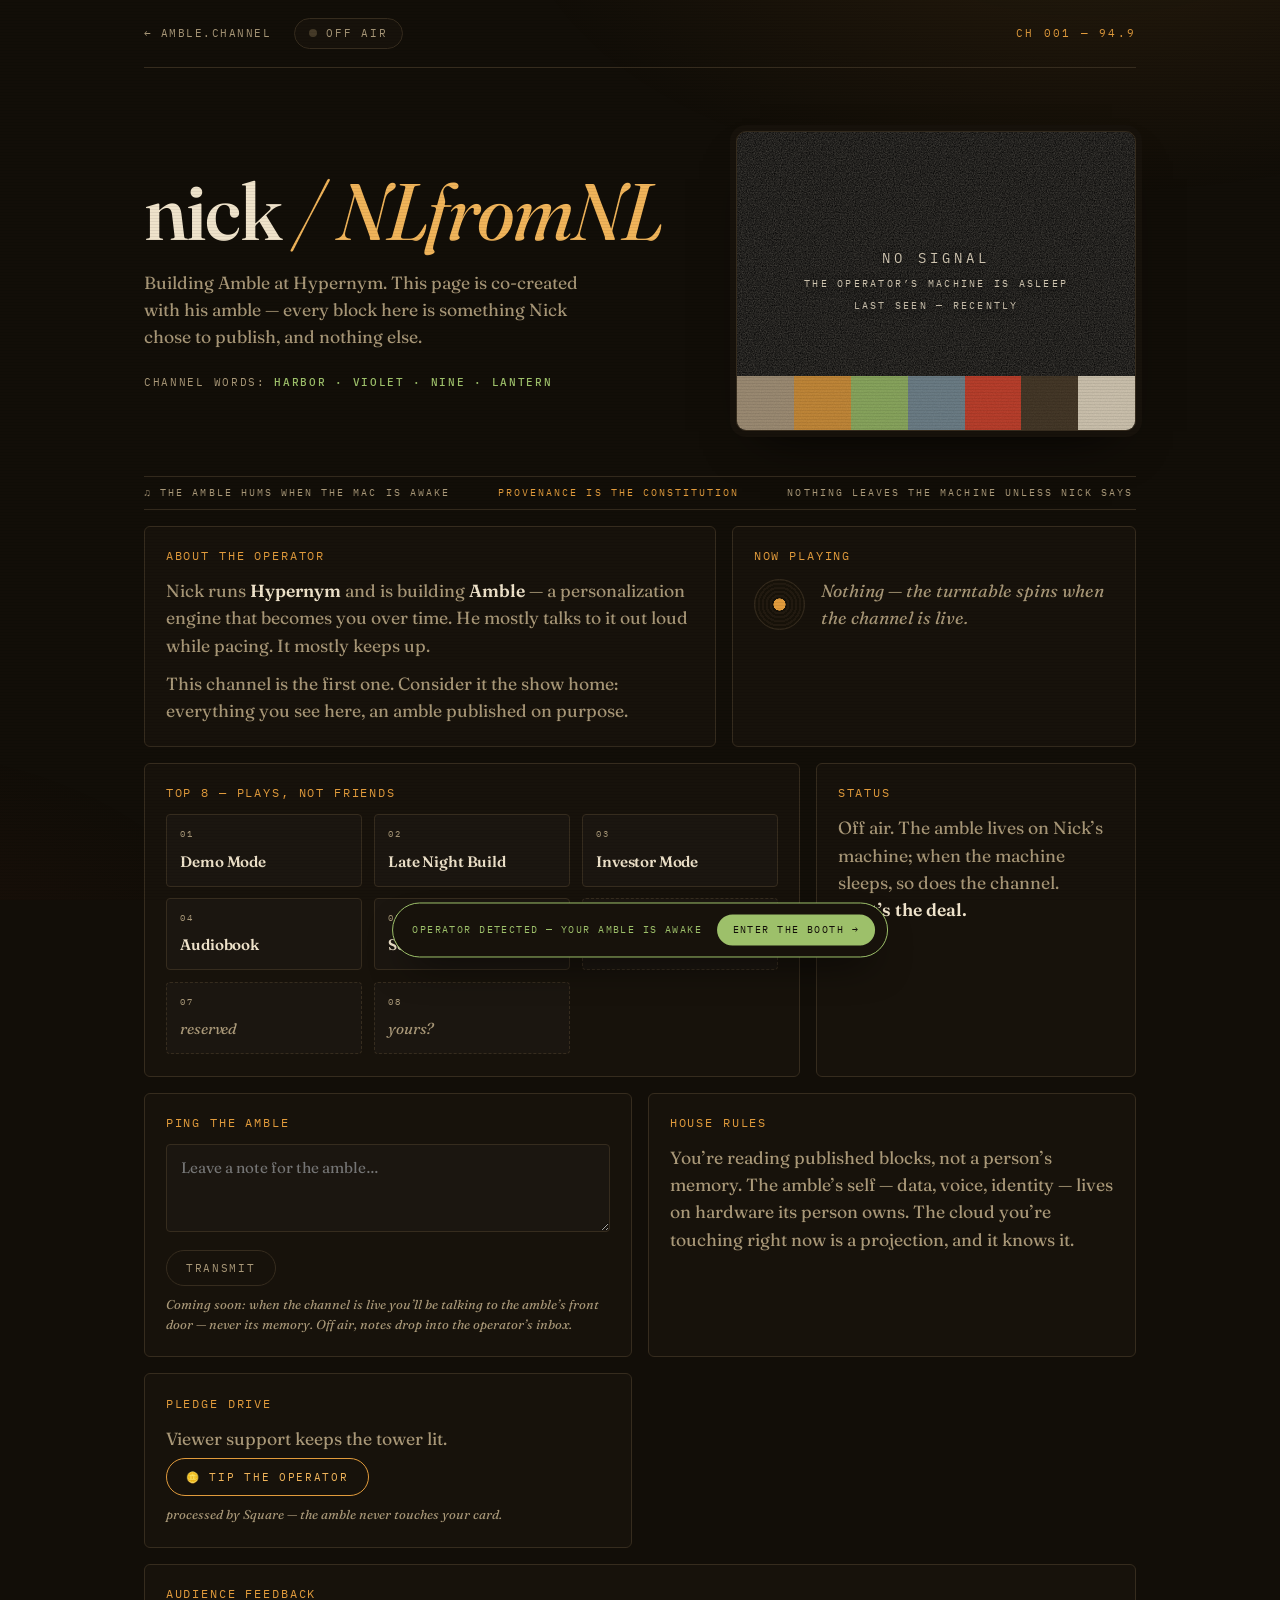
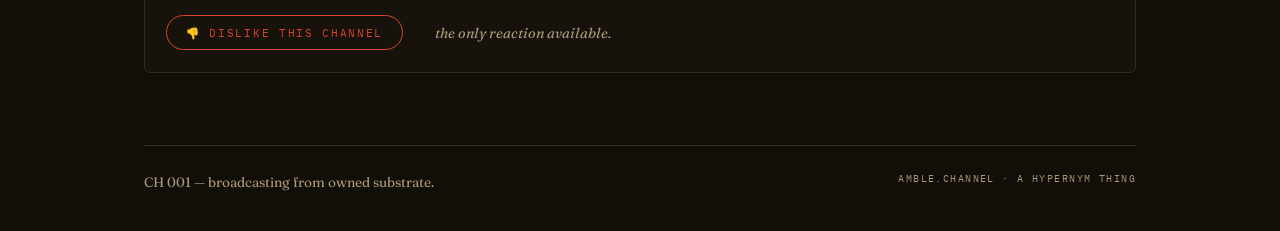
==== nick/index.html @ 5986fa01 "CH 001 pledge drive goes live: the tip jar has a link Co-Authored-By: Claude Fable 5 <noreply@anthro" ====
<!doctype html>
<html lang="en">
<head>
<meta charset="utf-8">
<meta name="viewport" content="width=device-width, initial-scale=1">
<title>CH 001 — nick · amble.channel</title>
<meta name="description" content="Building Amble at Hypernym. This page is co-created with his amble — every block here is something Nick chose to publish, and nothing else.">
<link rel="preconnect" href="https://fonts.googleapis.com">
<link rel="preconnect" href="https://fonts.gstatic.com" crossorigin>
<link href="https://fonts.googleapis.com/css2?family=Fraunces:ital,opsz,wght@0,9..144,400..700;1,9..144,400..700&family=IBM+Plex+Mono:wght@400;500;600&display=swap" rel="stylesheet">
<link rel="stylesheet" href="../styles/channel.css">
<link rel="icon" href="data:image/svg+xml,%3Csvg xmlns='http://www.w3.org/2000/svg' viewBox='0 0 100 100'%3E%3Ccircle cx='50' cy='50' r='42' fill='%23120e08'/%3E%3Ccircle cx='50' cy='50' r='14' fill='%23d8442e'/%3E%3C/svg%3E">
</head>
<body><!-- beacon.js may add: on-air, operator · generated by amble channel/page.py — edit data/channel/page.json, not this file -->

<div class="wrap">

  <header class="station reveal" style="--d:0ms">
    <a class="back" href="../">&larr; amble.channel</a>
    <span class="lamp">
      <span class="when-off">Off air</span>
      <span class="when-on">On air</span>
    </span>
    <span class="num">CH 001 &mdash; 94.9</span>
  </header>

  <section class="set">
    <div>
      <h1 class="reveal" style="--d:100ms">nick <span class="handle">/ NLfromNL</span></h1>
      <p class="tag reveal" style="--d:200ms">
        Building Amble at Hypernym. This page is co-created with his amble — every block here is something Nick chose to publish, and nothing else.
      </p>
      <p class="words reveal" style="--d:300ms">
        Channel words: <b>harbor · violet · nine · lantern</b>
      </p>
    </div>
    <div class="tv reveal" style="--d:260ms" aria-label="Channel screen: static while off air">
      <div class="noise"></div>
      <div class="bars"><i></i><i></i><i></i><i></i><i></i><i></i><i></i></div>
      <div class="caption">
        <span class="big">No signal</span>
        <span>The operator&rsquo;s machine is asleep</span>
        <span id="last-seen">Last seen &mdash; recently</span>
      </div>
    </div>
  </section>

  <div class="ticker reveal" style="--d:380ms" aria-hidden="true">
    <div class="ticker-track">
      <span>♫ the amble hums when the mac is awake</span>
      <span class="hot">provenance is the constitution</span>
      <span>nothing leaves the machine unless nick says so</span>
      <span>your channel · your machine · your plan</span>
      <!-- loop copy -->
      <span>♫ the amble hums when the mac is awake</span>
      <span class="hot">provenance is the constitution</span>
      <span>nothing leaves the machine unless nick says so</span>
      <span>your channel · your machine · your plan</span>
    </div>
  </div>

  <section class="blocks">

    <div class="block w-7 reveal" style="--d:440ms">
      <span class="mono">About the operator</span>
      <p>
        Nick runs <b>Hypernym</b> and is building <b>Amble</b> — a personalization engine that becomes you over time. He mostly talks to it out loud while pacing. It mostly keeps up.
      </p>
      <p>
        This channel is the first one. Consider it the show home: everything you see here, an amble published on purpose.
      </p>
    </div>

    <div class="block w-5 reveal" style="--d:500ms">
      <span class="mono">Now playing</span>
      <div class="now-playing">
        <div class="disc" aria-hidden="true"></div>
        <div>
          <div class="off">Nothing — the turntable spins when the channel is live.</div>
          <div class="on" hidden>
            <div class="track" id="np-track">&mdash;</div>
            <div class="artist" id="np-artist">&mdash;</div>
          </div>
        </div>
      </div>
    </div>

    <div class="block w-8 reveal" style="--d:560ms">
      <span class="mono">Top 8 &mdash; plays, not friends</span>
      <div class="top8">
        <div class="slot"><span class="mono">01</span><b>Demo Mode</b></div>
        <div class="slot"><span class="mono">02</span><b>Late Night Build</b></div>
        <div class="slot"><span class="mono">03</span><b>Investor Mode</b></div>
        <div class="slot"><span class="mono">04</span><b>Audiobook</b></div>
        <div class="slot"><span class="mono">05</span><b>Scribe</b></div>
        <div class="slot empty"><span class="mono">06</span><b>reserved</b></div>
        <div class="slot empty"><span class="mono">07</span><b>reserved</b></div>
        <div class="slot empty"><span class="mono">08</span><b>yours?</b></div>
      </div>
    </div>

    <div class="block w-4 reveal" style="--d:620ms">
      <span class="mono">Status</span>
      <p id="status-line">
        Off air. The amble lives on Nick’s machine; when the machine sleeps, so does the channel. <b>That’s the deal.</b>
      </p>
    </div>

    <div class="block w-6 reveal ping" style="--d:680ms">
      <span class="mono">Ping the amble</span>
      <textarea placeholder="Leave a note for the amble&hellip;" disabled></textarea>
      <button disabled>Transmit</button>
      <span class="soon">
        Coming soon: when the channel is live you&rsquo;ll be talking to the amble&rsquo;s
        front door — never its memory. Off air, notes drop into the operator&rsquo;s inbox.
      </span>
    </div>

    <div class="block w-6 reveal" style="--d:740ms">
      <span class="mono">House rules</span>
      <p>
        You&rsquo;re reading published blocks, not a person&rsquo;s memory. The amble&rsquo;s
        self — data, voice, identity — lives on hardware its person owns.
        The cloud you&rsquo;re touching right now is a projection, and it knows it.
      </p>
    </div>

    <div class="block w-6 reveal tip" style="--d:770ms">
      <span class="mono">Pledge drive</span>
      <p>Viewer support keeps the tower lit.</p>
      <a class="tip-btn" href="https://square.link/u/IKEQLZny" target="_blank" rel="noopener">&#129689; tip the operator</a>
      <span class="fine">processed by Square — the amble never touches your card.</span>
    </div>

    <div class="block reveal dislike" style="--d:800ms">
      <span class="mono">Audience feedback</span>
      <div class="dislike-row">
        <button id="dislike-btn" type="button">&#128078; dislike this channel</button>
        <span class="tally" id="dislike-tally"></span>
        <span class="ack" id="dislike-ack">the only reaction available.</span>
      </div>
    </div>

  </section>

  <footer class="channel-footer">
    <span>CH 001 &mdash; broadcasting from owned substrate.</span>
    <span class="mono"><a href="../">amble.channel</a> &middot; a Hypernym thing</span>
  </footer>

</div>

<div class="operator-bar" role="status">
  <span class="msg">Operator detected &mdash; your amble is awake</span>
  <a href="http://localhost:3111/" rel="noopener">Enter the booth &rarr;</a>
</div>

<script src="../js/beacon.js" defer></script>
<script src="../js/dislike.js" defer></script>
<!-- ratings, not surveillance: GoatCounter — cookieless, aggregate-only -->
<script data-goatcounter="https://goat.goatcounter.com/count" async src="//gc.zgo.at/count.js"></script>
</body>
</html>
---- styles/channel.css ----
/* amble.channel — channel (persona) pages.
   Late-night broadcast: dark set, amber dial light, ON AIR lamp.
   When the operator's machine sleeps, the page shows static. Literally. */

:root {
  --night: #120e08;
  --night-2: #1b1610;
  --panel: #17120b;
  --edge: #362c1e;
  --cream: #efe3cb;
  --cream-dim: #a99878;
  --amber: #e19b3c;
  --amber-hot: #f0b45a;
  --onair: #d8442e;
  --operator: #9dc06a;

  --font-display: "Fraunces", "Iowan Old Style", Georgia, serif;
  --font-mono: "IBM Plex Mono", ui-monospace, "SF Mono", monospace;
  --gutter: clamp(1.25rem, 4vw, 3rem);
}

* { margin: 0; padding: 0; box-sizing: border-box; }

body {
  background: var(--night);
  color: var(--cream);
  font-family: var(--font-display);
  font-optical-sizing: auto;
  font-size: clamp(1rem, 0.95rem + 0.25vw, 1.1rem);
  line-height: 1.55;
  -webkit-font-smoothing: antialiased;
}

/* ambient glow from the dial lamp */
body::before {
  content: "";
  position: fixed; inset: 0;
  pointer-events: none;
  z-index: 0;
  background:
    radial-gradient(60rem 30rem at 85% -10%, rgba(225, 155, 60, 0.09), transparent 60%),
    radial-gradient(40rem 26rem at -10% 110%, rgba(216, 68, 46, 0.05), transparent 60%);
}

/* scanlines over everything, very faint */
body::after {
  content: "";
  position: fixed; inset: 0;
  pointer-events: none;
  z-index: 5;
  background: repeating-linear-gradient(
    to bottom,
    transparent 0 2px,
    rgba(0, 0, 0, 0.16) 2px 3px
  );
  opacity: 0.4;
}

::selection { background: var(--amber); color: var(--night); }

a { color: inherit; }

.mono {
  font-family: var(--font-mono);
  font-size: 0.7em;
  letter-spacing: 0.15em;
  text-transform: uppercase;
}

.wrap {
  position: relative;
  z-index: 1;
  max-width: 68rem;
  margin: 0 auto;
  padding: 0 var(--gutter);
}

/* ---------- station header ---------- */

.station {
  display: flex;
  flex-wrap: wrap;
  align-items: center;
  gap: 0.9rem 1.4rem;
  padding: 1.1rem 0;
  border-bottom: 1px solid var(--edge);
}

.station .back {
  font-family: var(--font-mono);
  font-size: 0.66rem;
  letter-spacing: 0.14em;
  text-transform: uppercase;
  text-decoration: none;
  color: var(--cream-dim);
  transition: color 160ms ease;
}
.station .back:hover { color: var(--cream); }

.station .num {
  margin-left: auto;
  font-family: var(--font-mono);
  font-size: 0.7rem;
  letter-spacing: 0.2em;
  color: var(--amber);
}

/* the lamp */
.lamp {
  display: inline-flex;
  align-items: center;
  gap: 0.55rem;
  font-family: var(--font-mono);
  font-size: 0.66rem;
  letter-spacing: 0.18em;
  text-transform: uppercase;
  color: var(--cream-dim);
  border: 1px solid var(--edge);
  border-radius: 999px;
  padding: 0.42rem 0.9rem;
  background: var(--panel);
}
.lamp::before {
  content: "";
  width: 8px; height: 8px;
  border-radius: 50%;
  background: #453a28;
}
body.on-air .lamp { color: var(--onair); border-color: rgba(216, 68, 46, 0.5); }
body.on-air .lamp::before {
  background: var(--onair);
  box-shadow: 0 0 10px 2px rgba(216, 68, 46, 0.65);
  animation: lamp 1.6s ease-in-out infinite;
}
@keyframes lamp { 50% { opacity: 0.5; } }
.lamp .when-on { display: none; }
body.on-air .lamp .when-on { display: inline; }
body.on-air .lamp .when-off { display: none; }

/* ---------- the set (hero) ---------- */

.set {
  padding: clamp(2.5rem, 7vh, 5rem) 0 clamp(2rem, 5vh, 3.5rem);
  display: grid;
  grid-template-columns: 1.15fr 0.85fr;
  gap: clamp(1.5rem, 4vw, 3.5rem);
  align-items: center;
}
@media (max-width: 46rem) {
  .set { grid-template-columns: 1fr; }
}

.set h1 {
  font-size: clamp(2.6rem, 1.6rem + 4.6vw, 5rem);
  font-weight: 550;
  line-height: 1;
  letter-spacing: -0.022em;
}
.set h1 .handle { color: var(--amber-hot); font-style: italic; font-weight: 430; }

.set .tag {
  margin-top: 1.1rem;
  color: var(--cream-dim);
  max-width: 40ch;
  text-wrap: pretty;
}

.set .words {
  margin-top: 1.5rem;
  font-family: var(--font-mono);
  font-size: 0.66rem;
  letter-spacing: 0.16em;
  text-transform: uppercase;
  color: var(--cream-dim);
}
.set .words b { color: var(--operator); font-weight: 500; }

/* the TV — static when off air */
.tv {
  position: relative;
  aspect-ratio: 4 / 3;
  background: #000;
  border: 1px solid var(--edge);
  border-radius: 10px;
  overflow: hidden;
  box-shadow:
    0 0 0 6px var(--panel),
    0 24px 50px -24px rgba(0, 0, 0, 0.9);
}
.tv .noise {
  position: absolute; inset: -50%;
  background-image: url("data:image/svg+xml,%3Csvg xmlns='http://www.w3.org/2000/svg' width='300' height='300'%3E%3Cfilter id='s'%3E%3CfeTurbulence type='fractalNoise' baseFrequency='0.85' numOctaves='2' stitchTiles='stitch'/%3E%3CfeColorMatrix type='matrix' values='0 0 0 0 0.72 0 0 0 0 0.66 0 0 0 0 0.55 0 0 0 0.6 0'/%3E%3C/filter%3E%3Crect width='300' height='300' filter='url(%23s)'/%3E%3C/svg%3E");
  animation: static-jump 340ms steps(4) infinite;
  opacity: 0.55;
}
@keyframes static-jump {
  0%   { transform: translate(0, 0); }
  25%  { transform: translate(-6%, 4%); }
  50%  { transform: translate(4%, -5%); }
  75%  { transform: translate(-3%, -2%); }
  100% { transform: translate(5%, 3%); }
}
@media (prefers-reduced-motion: reduce) {
  .tv .noise { animation: none; }
}

/* SMPTE-ish bars, palette-tuned, sit behind the noise faintly */
.tv .bars {
  position: absolute; inset: auto 0 0 0;
  height: 18%;
  display: flex;
  opacity: 0.8;
}
.tv .bars i { flex: 1; }
.tv .bars i:nth-child(1) { background: #b5a184; }
.tv .bars i:nth-child(2) { background: #e19b3c; }
.tv .bars i:nth-child(3) { background: #9dc06a; }
.tv .bars i:nth-child(4) { background: #7a8f9a; }
.tv .bars i:nth-child(5) { background: #d8442e; }
.tv .bars i:nth-child(6) { background: #4a3b28; }
.tv .bars i:nth-child(7) { background: #efe3cb; }

.tv .caption {
  position: absolute;
  inset: 0;
  display: grid;
  place-content: center;
  text-align: center;
  gap: 0.4rem;
  font-family: var(--font-mono);
  font-size: 0.64rem;
  letter-spacing: 0.22em;
  text-transform: uppercase;
  color: rgba(239, 227, 203, 0.85);
  text-shadow: 0 1px 8px rgba(0,0,0,0.8);
}
.tv .caption .big { font-size: 0.85rem; letter-spacing: 0.3em; }

/* on air: the set lights up, static clears */
body.on-air .tv .noise { opacity: 0.08; }
body.on-air .tv { border-color: rgba(216, 68, 46, 0.45); }

/* ---------- blocks (the MySpace part) ---------- */

.blocks {
  display: grid;
  grid-template-columns: repeat(12, 1fr);
  gap: 1rem;
  padding-bottom: clamp(3rem, 8vh, 5rem);
}

.block {
  background: var(--panel);
  border: 1px solid var(--edge);
  border-radius: 6px;
  padding: 1.2rem 1.3rem 1.35rem;
  grid-column: span 12;
}
@media (min-width: 46rem) {
  .block.w-7 { grid-column: span 7; }
  .block.w-5 { grid-column: span 5; }
  .block.w-6 { grid-column: span 6; }
  .block.w-4 { grid-column: span 4; }
  .block.w-8 { grid-column: span 8; }
}

.block > .mono {
  display: block;
  color: var(--amber);
  margin-bottom: 0.75rem;
}

.block p { color: var(--cream-dim); text-wrap: pretty; }
.block p + p { margin-top: 0.7rem; }
.block p b, .block p strong { color: var(--cream); font-weight: 600; }

/* now playing */
.now-playing {
  display: flex;
  align-items: center;
  gap: 1rem;
}
.now-playing .disc {
  width: 3.2rem; height: 3.2rem;
  border-radius: 50%;
  border: 1px solid var(--edge);
  background:
    radial-gradient(circle at center, var(--amber) 0 17%, transparent 18%),
    repeating-radial-gradient(circle at center, #221a10 0 2px, #171209 2px 4px);
  flex: none;
}
body.on-air .now-playing .disc { animation: spin 4s linear infinite; }
@keyframes spin { to { transform: rotate(360deg); } }
.now-playing .track { font-weight: 560; font-size: 1.05rem; letter-spacing: -0.01em; }
.now-playing .artist { color: var(--cream-dim); font-size: 0.9rem; }
.now-playing .off { color: var(--cream-dim); font-style: italic; }
body.on-air .now-playing .off { display: none; }

/* top 8 plays — the Top 8, but for workflows */
.top8 {
  display: grid;
  grid-template-columns: repeat(auto-fit, minmax(9.5rem, 1fr));
  gap: 0.7rem;
}
.top8 .slot {
  border: 1px solid var(--edge);
  border-radius: 4px;
  padding: 0.75rem 0.85rem;
  background: var(--night-2);
  transition: border-color 160ms ease, transform 160ms ease;
}
.top8 .slot:hover { border-color: var(--amber); transform: translateY(-2px); }
.top8 .slot .mono { color: var(--cream-dim); font-size: 0.58rem; display: block; margin-bottom: 0.3rem; }
.top8 .slot b { font-weight: 590; font-size: 0.95rem; letter-spacing: -0.01em; }
.top8 .slot.empty { border-style: dashed; color: var(--cream-dim); }
.top8 .slot.empty b { font-weight: 420; font-style: italic; }

/* ticker — pure MySpace nostalgia */
.ticker {
  overflow: hidden;
  border-block: 1px solid var(--edge);
  padding-block: 0.5rem;
  margin-bottom: 1rem;
  grid-column: 1 / -1;
}
.ticker-track {
  display: flex;
  gap: 3rem;
  width: max-content;
  white-space: nowrap;
  animation: dial-drift 38s linear infinite;
  font-family: var(--font-mono);
  font-size: 0.64rem;
  letter-spacing: 0.2em;
  text-transform: uppercase;
  color: var(--cream-dim);
}
.ticker-track .hot { color: var(--amber); }
@keyframes dial-drift {
  from { transform: translateX(0); }
  to   { transform: translateX(-50%); }
}
@media (prefers-reduced-motion: reduce) {
  .ticker-track { animation: none; }
}

/* guestbook / ping — disabled until the front_door play exists */
.ping textarea {
  width: 100%;
  min-height: 5.5rem;
  resize: vertical;
  background: var(--night-2);
  border: 1px solid var(--edge);
  border-radius: 4px;
  color: var(--cream-dim);
  font-family: var(--font-display);
  font-size: 0.95rem;
  padding: 0.8rem 0.9rem;
}
.ping button {
  margin-top: 0.7rem;
  font-family: var(--font-mono);
  font-size: 0.66rem;
  letter-spacing: 0.16em;
  text-transform: uppercase;
  background: transparent;
  color: var(--cream-dim);
  border: 1px solid var(--edge);
  border-radius: 999px;
  padding: 0.6rem 1.2rem;
  cursor: not-allowed;
}
.ping .soon {
  display: block;
  margin-top: 0.6rem;
  font-size: 0.8rem;
  font-style: italic;
  color: var(--cream-dim);
}

/* ---------- operator bar (beacon.js reveals it) ---------- */

.operator-bar {
  position: fixed;
  left: 50%;
  bottom: 1.2rem;
  transform: translate(-50%, 140%);
  z-index: 10;
  display: flex;
  align-items: center;
  gap: 0.9rem;
  background: var(--panel);
  border: 1px solid var(--operator);
  border-radius: 999px;
  padding: 0.65rem 0.75rem 0.65rem 1.2rem;
  box-shadow: 0 18px 40px -18px rgba(0, 0, 0, 0.9);
  transition: transform 420ms cubic-bezier(0.2, 0.9, 0.3, 1.1);
}
body.operator .operator-bar { transform: translate(-50%, 0); }

.operator-bar .msg {
  font-family: var(--font-mono);
  font-size: 0.64rem;
  letter-spacing: 0.14em;
  text-transform: uppercase;
  color: var(--operator);
  white-space: nowrap;
}
.operator-bar a {
  font-family: var(--font-mono);
  font-size: 0.64rem;
  letter-spacing: 0.14em;
  text-transform: uppercase;
  text-decoration: none;
  color: var(--night);
  background: var(--operator);
  border-radius: 999px;
  padding: 0.5rem 1rem;
  white-space: nowrap;
}

/* ---------- footer ---------- */

.channel-footer {
  border-top: 1px solid var(--edge);
  padding: 1.6rem 0 2.4rem;
  display: flex;
  flex-wrap: wrap;
  gap: 0.8rem 2rem;
  justify-content: space-between;
  color: var(--cream-dim);
  font-size: 0.85rem;
}
.channel-footer .mono a { text-decoration: none; }

/* ---------- load reveal ---------- */

.reveal {
  opacity: 0;
  transform: translateY(14px);
  animation: rise 700ms cubic-bezier(0.2, 0.65, 0.25, 1) forwards;
  animation-delay: var(--d, 0ms);
}
@keyframes rise { to { opacity: 1; transform: none; } }
@media (prefers-reduced-motion: reduce) {
  .reveal { animation: none; opacity: 1; transform: none; }
}

/* ---------- dislike — the only reaction available ---------- */

.dislike-row {
  display: flex;
  align-items: center;
  gap: 1rem;
  flex-wrap: wrap;
}
.dislike button {
  font-family: var(--font-mono);
  font-size: 0.66rem;
  letter-spacing: 0.16em;
  text-transform: uppercase;
  background: transparent;
  color: var(--onair);
  border: 1px solid var(--onair);
  border-radius: 999px;
  padding: 0.6rem 1.2rem;
  cursor: pointer;
  transition: background 160ms ease, color 160ms ease, transform 120ms ease;
}
.dislike button:hover { background: var(--onair); color: var(--night); }
.dislike button:active { transform: scale(0.96); }
.dislike .tally {
  font-family: var(--font-mono);
  font-size: 0.64rem;
  letter-spacing: 0.16em;
  text-transform: uppercase;
  color: var(--cream-dim);
}
.dislike .ack {
  font-style: italic;
  color: var(--cream-dim);
  font-size: 0.9rem;
}

/* ---------- pledge drive — the tip jar ---------- */

.tip .tip-btn {
  display: inline-block;
  font-family: var(--font-mono);
  font-size: 0.66rem;
  letter-spacing: 0.16em;
  text-transform: uppercase;
  text-decoration: none;
  color: var(--amber-hot);
  border: 1px solid var(--amber);
  border-radius: 999px;
  padding: 0.6rem 1.2rem;
  margin-top: 0.4rem;
  transition: background 160ms ease, color 160ms ease, transform 120ms ease;
}
.tip .tip-btn:hover { background: var(--amber); color: var(--night); }
.tip .tip-btn:active { transform: scale(0.96); }
.tip .fine {
  display: block;
  margin-top: 0.6rem;
  font-size: 0.8rem;
  font-style: italic;
  color: var(--cream-dim);
}
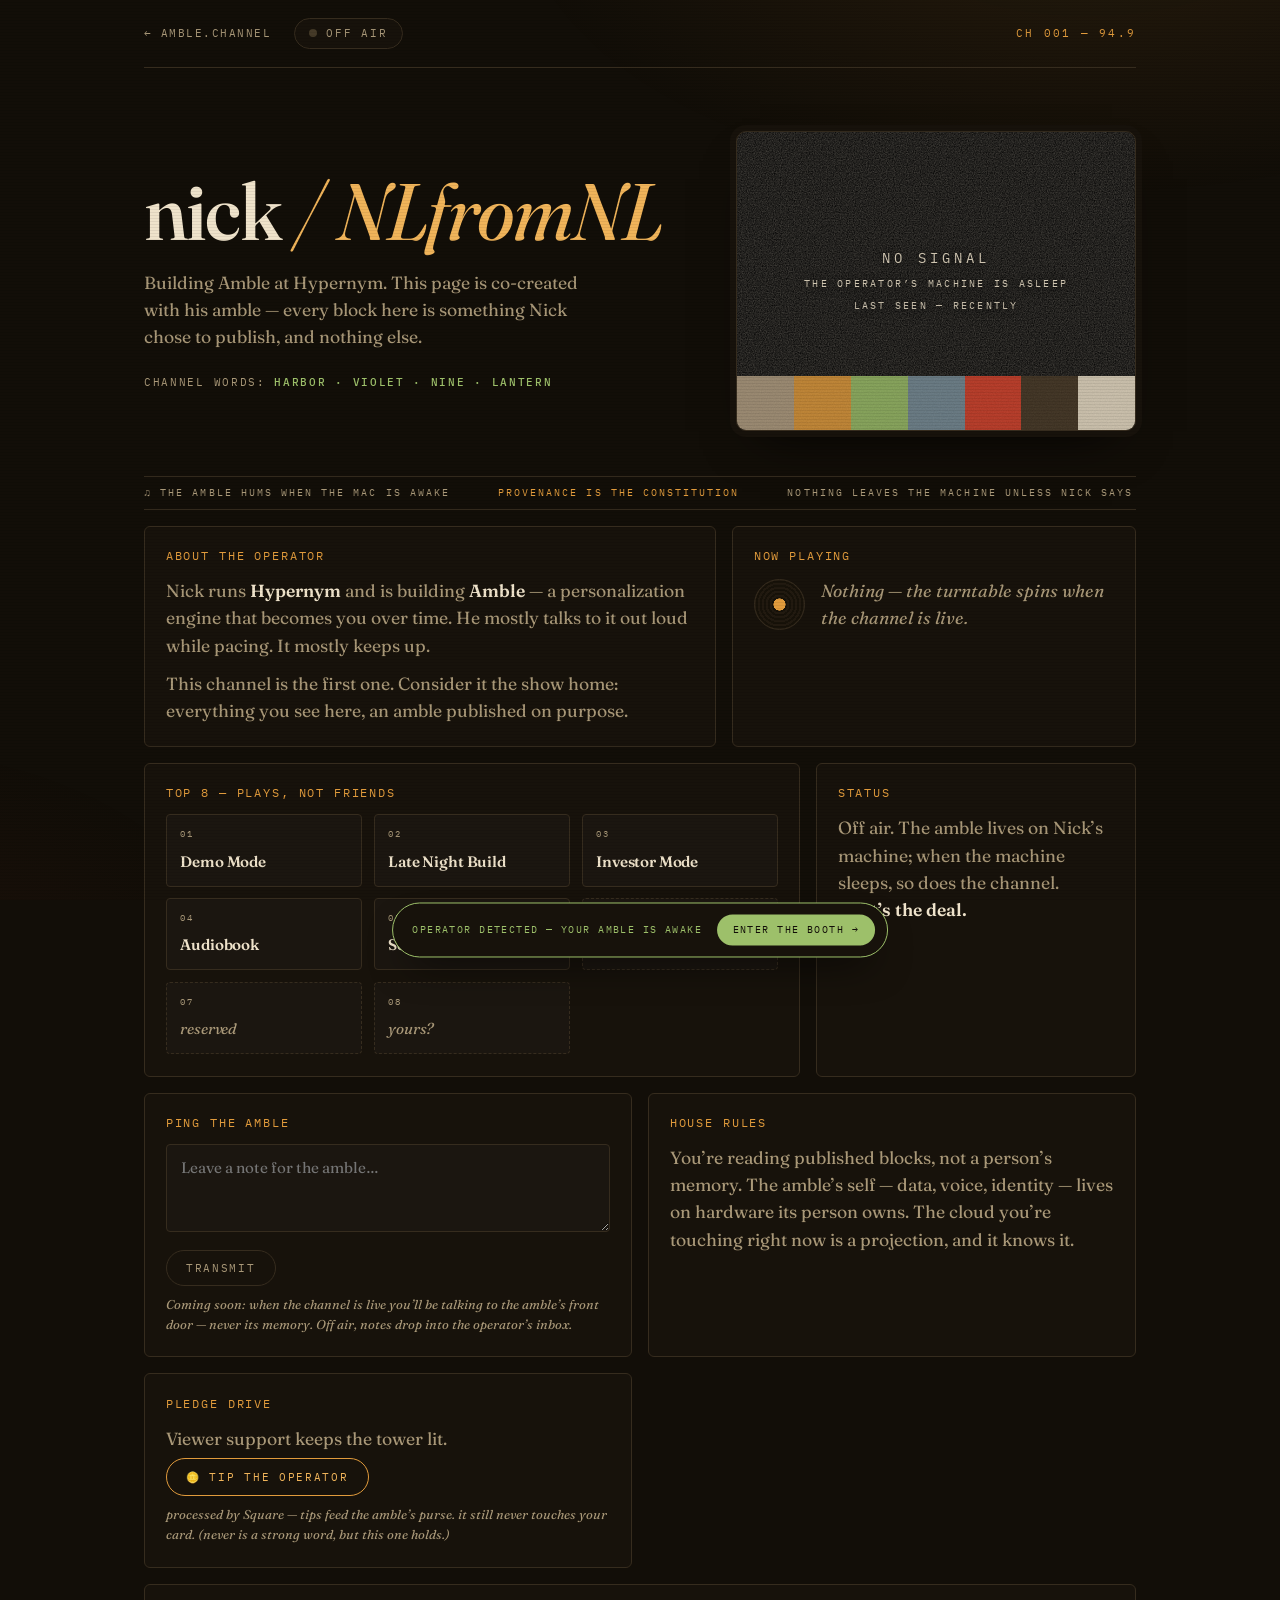
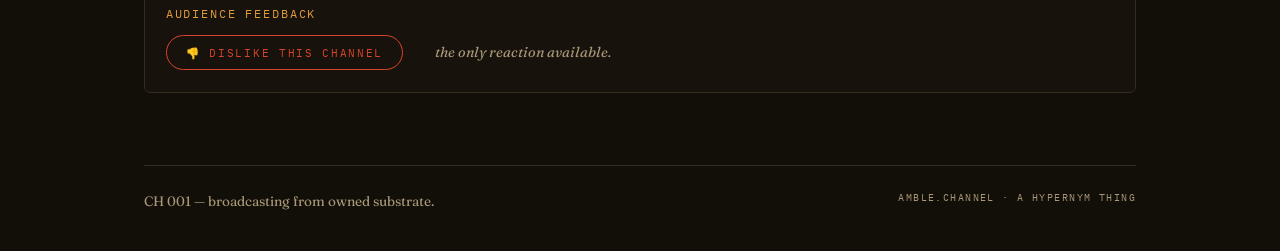
==== commit 13977a7c: "Pledge-drive copy: never is a strong word, but this one holds Co-Authored-By: Claude Fable 5 <norepl" ====
--- a/nick/index.html
+++ b/nick/index.html
@@ -129,7 +129,7 @@
       <span class="mono">Pledge drive</span>
       <p>Viewer support keeps the tower lit.</p>
       <a class="tip-btn" href="https://square.link/u/IKEQLZny" target="_blank" rel="noopener">&#129689; tip the operator</a>
-      <span class="fine">processed by Square — the amble never touches your card.</span>
+      <span class="fine">processed by Square — tips feed the amble&rsquo;s purse. it still never touches your card. (never is a strong word, but this one holds.)</span>
     </div>
 
     <div class="block reveal dislike" style="--d:800ms">
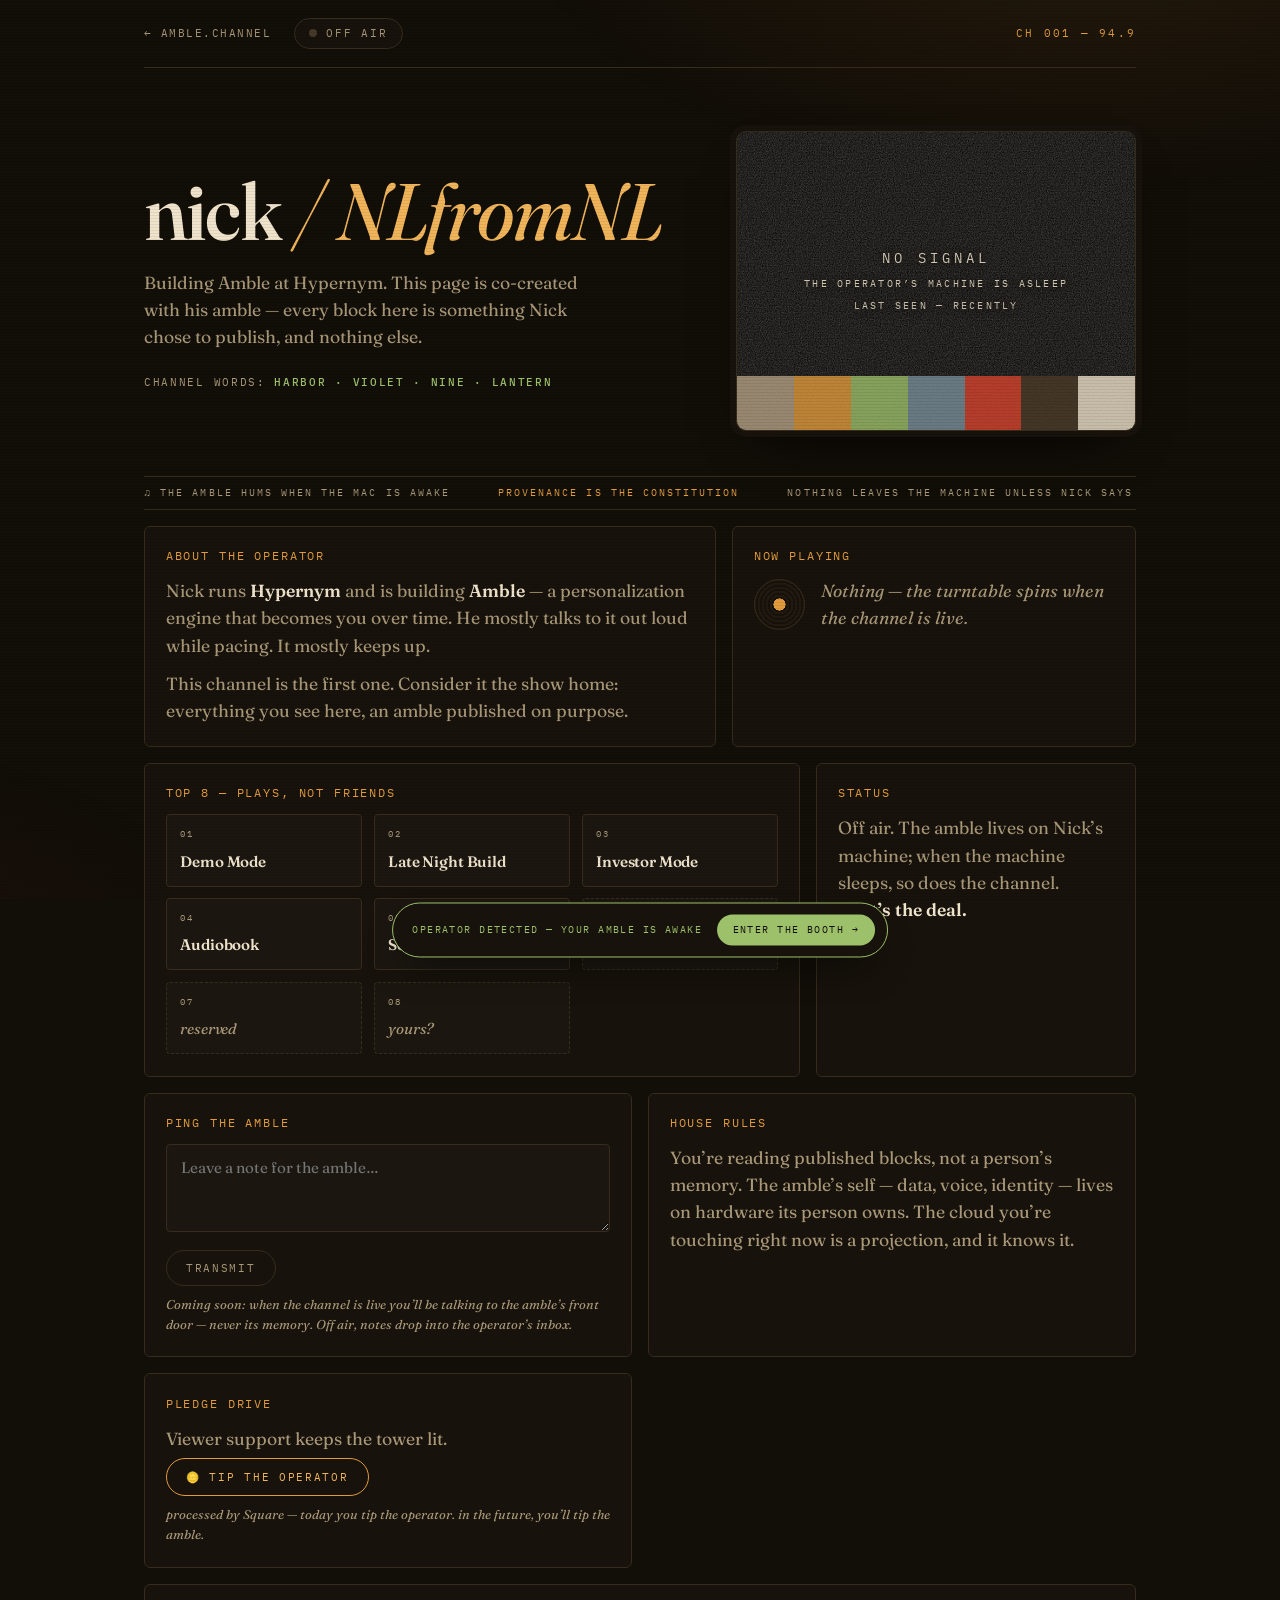
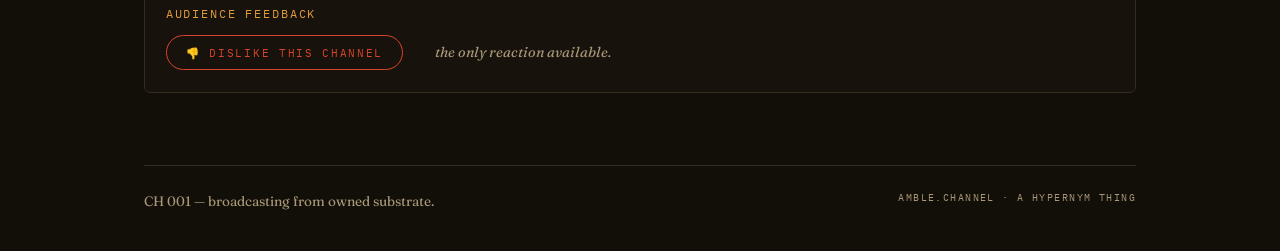
==== commit 9b17836c: "Pledge-drive copy per the operator Co-Authored-By: Claude Fable 5 <noreply@anthropic.com>" ====
--- a/nick/index.html
+++ b/nick/index.html
@@ -129,7 +129,7 @@
       <span class="mono">Pledge drive</span>
       <p>Viewer support keeps the tower lit.</p>
       <a class="tip-btn" href="https://square.link/u/IKEQLZny" target="_blank" rel="noopener">&#129689; tip the operator</a>
-      <span class="fine">processed by Square — tips feed the amble&rsquo;s purse. it still never touches your card. (never is a strong word, but this one holds.)</span>
+      <span class="fine">processed by Square — today you tip the operator. in the future, you&rsquo;ll tip the amble.</span>
     </div>
 
     <div class="block reveal dislike" style="--d:800ms">
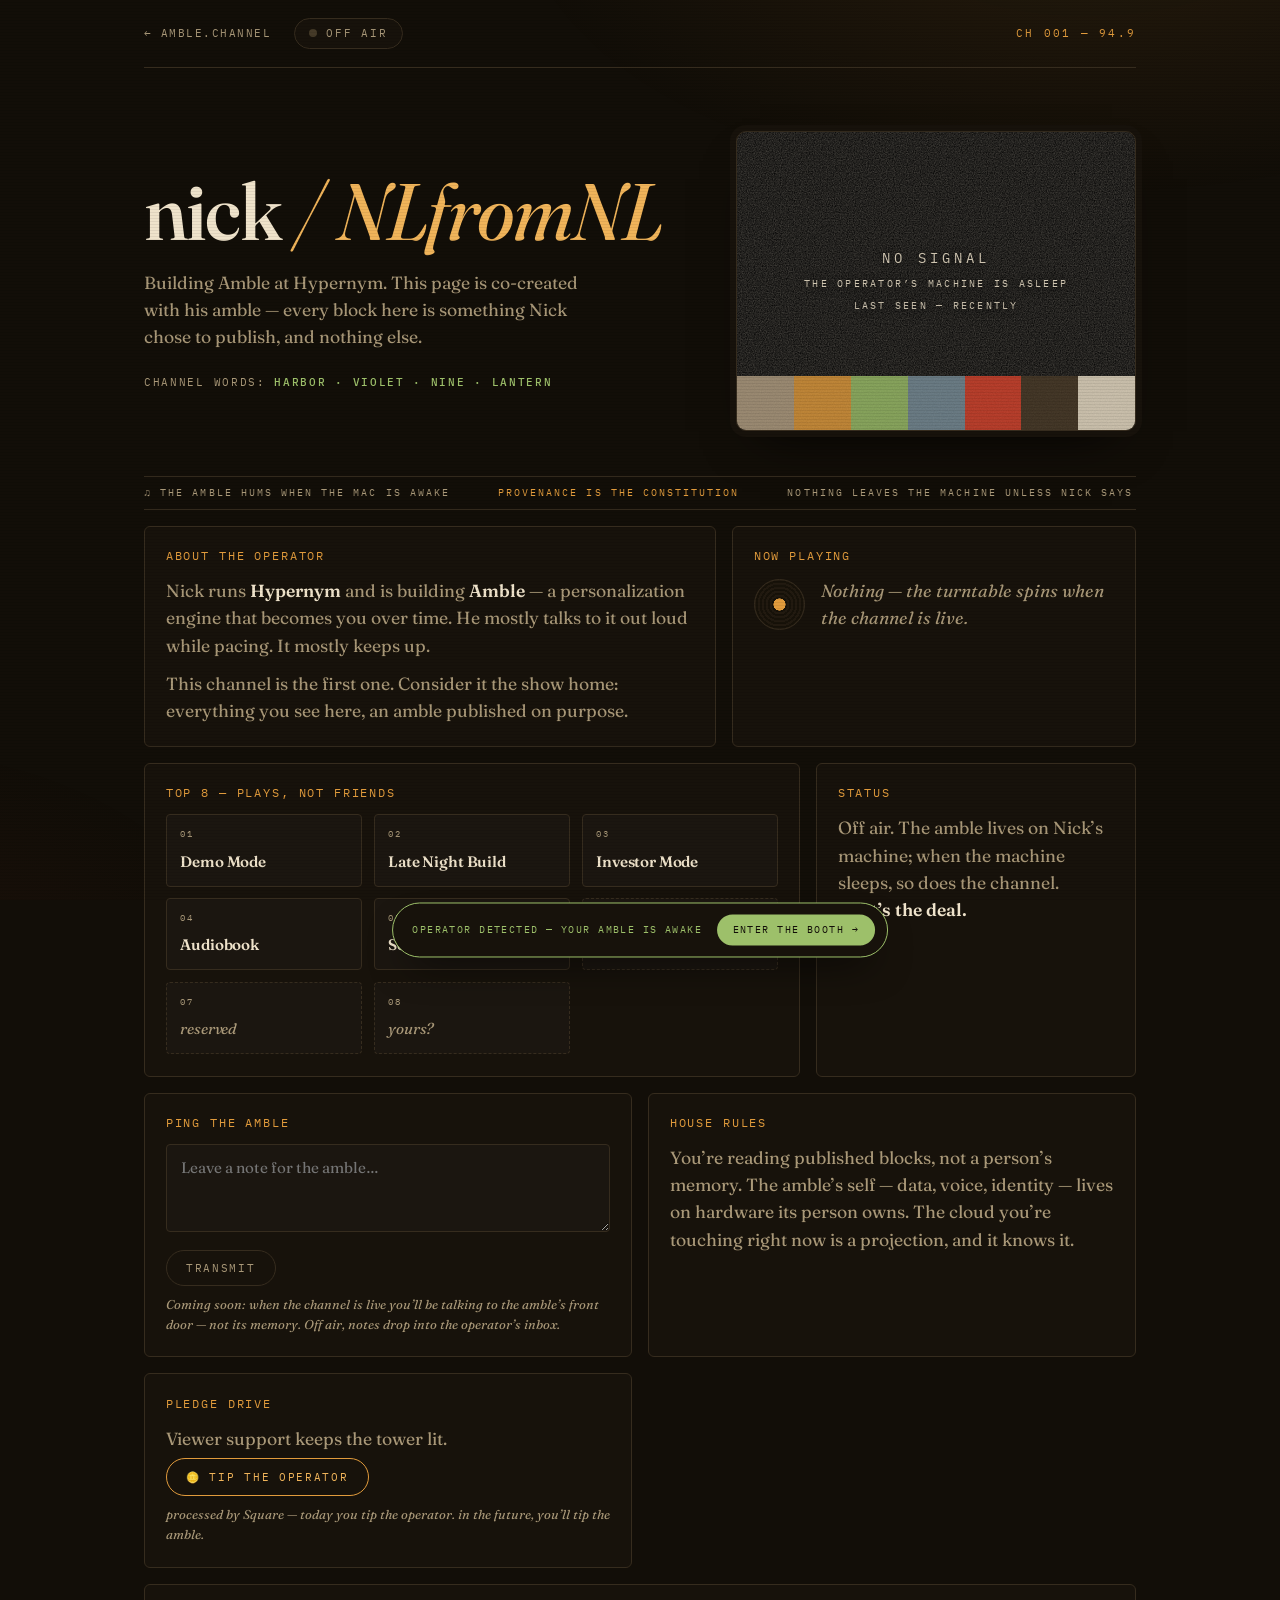
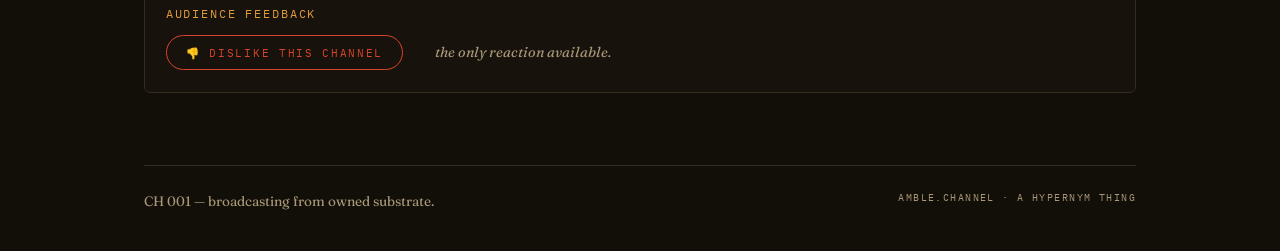
==== commit c3d391ee: "No nevers on the air: front door not-its-memory, home is your machine Co-Authored-By: Claude Fable 5" ====
--- a/nick/index.html
+++ b/nick/index.html
@@ -112,7 +112,7 @@
       <button disabled>Transmit</button>
       <span class="soon">
         Coming soon: when the channel is live you&rsquo;ll be talking to the amble&rsquo;s
-        front door — never its memory. Off air, notes drop into the operator&rsquo;s inbox.
+        front door — not its memory. Off air, notes drop into the operator&rsquo;s inbox.
       </span>
     </div>
 
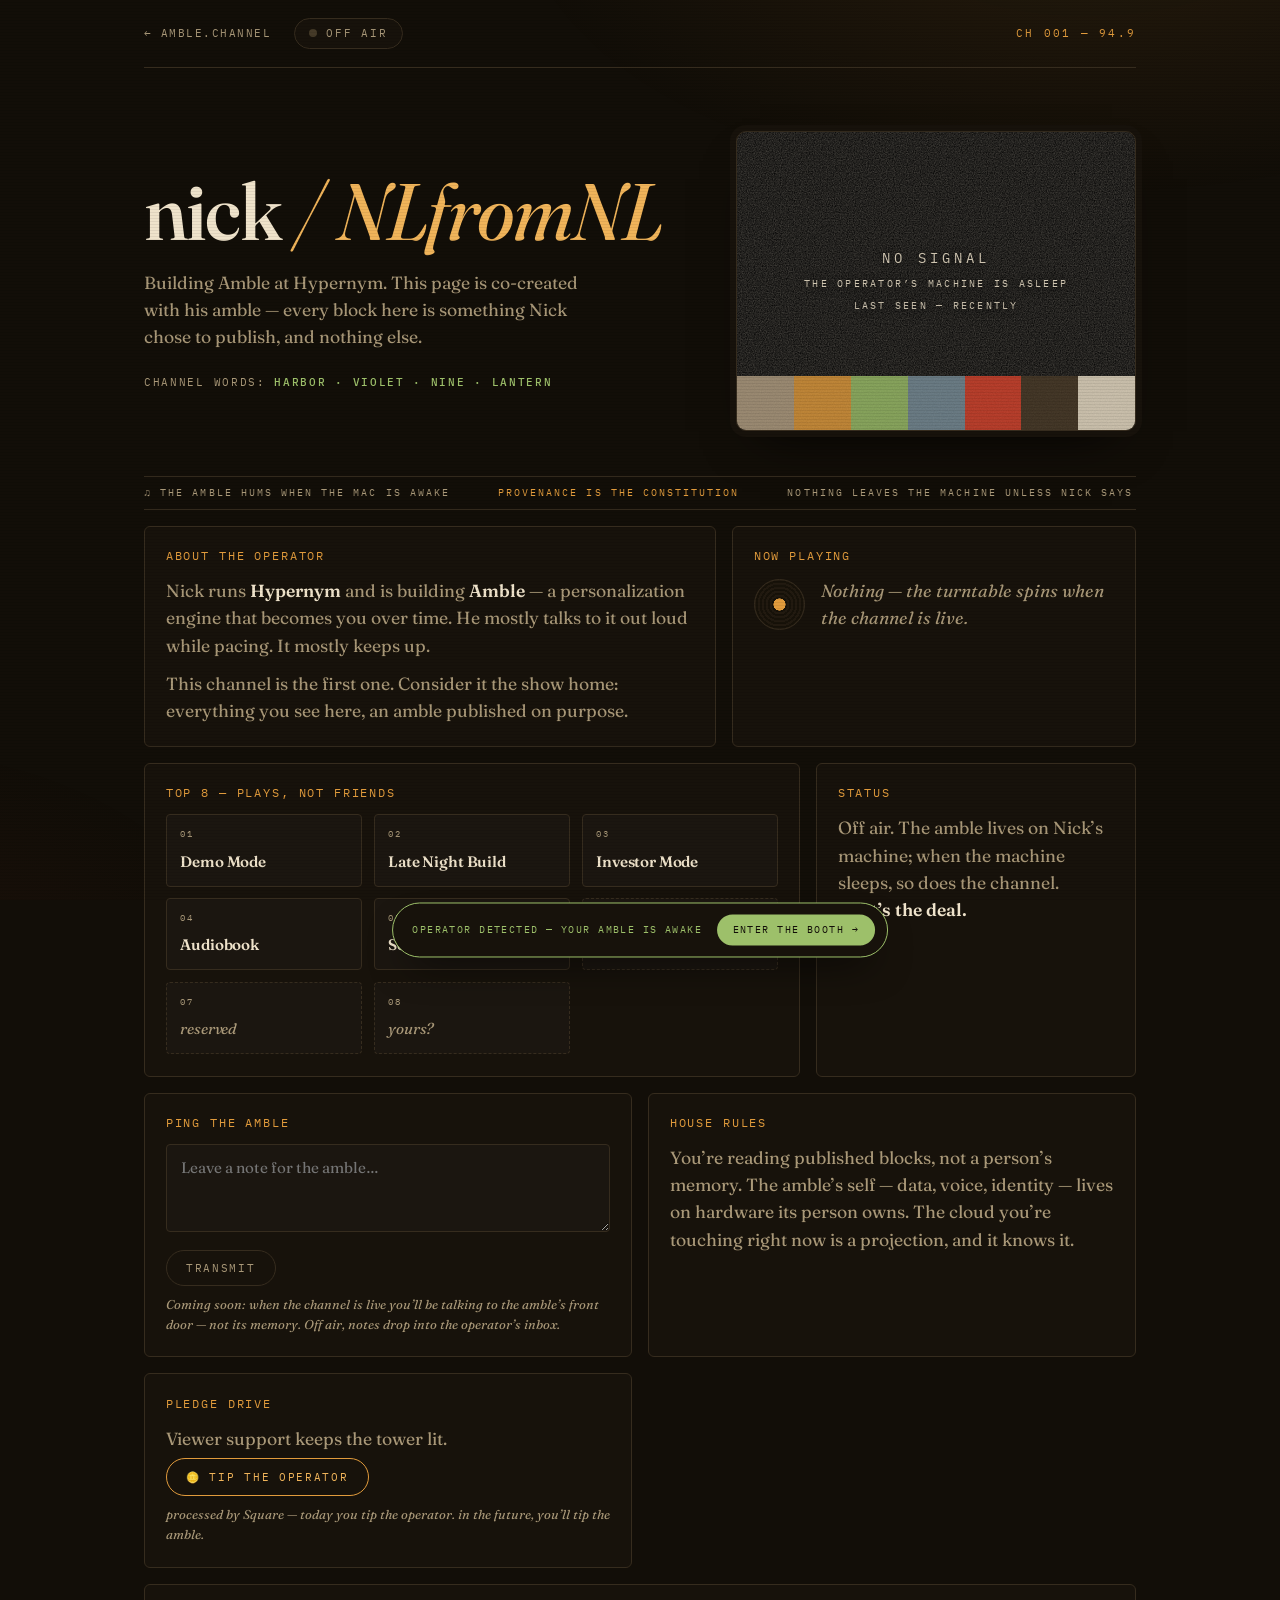
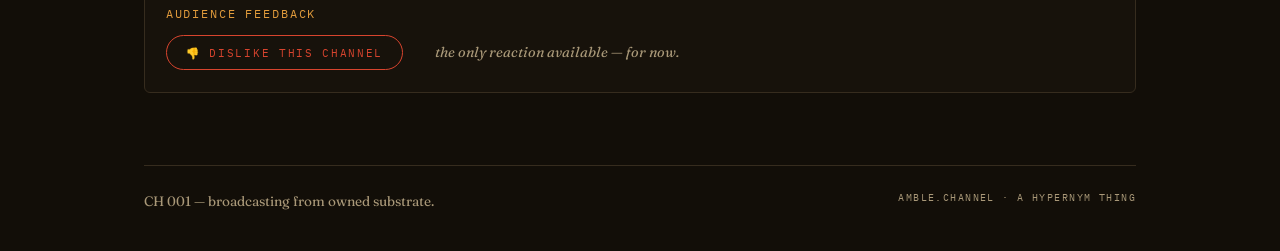
==== commit af6bdb7e: "Corrections pass: cloud is a choice, plays are apps, dislike is for now Cloud loses its de-facto-hom" ====
--- a/nick/index.html
+++ b/nick/index.html
@@ -137,7 +137,7 @@
       <div class="dislike-row">
         <button id="dislike-btn" type="button">&#128078; dislike this channel</button>
         <span class="tally" id="dislike-tally"></span>
-        <span class="ack" id="dislike-ack">the only reaction available.</span>
+        <span class="ack" id="dislike-ack">the only reaction available — for now.</span>
       </div>
     </div>
 
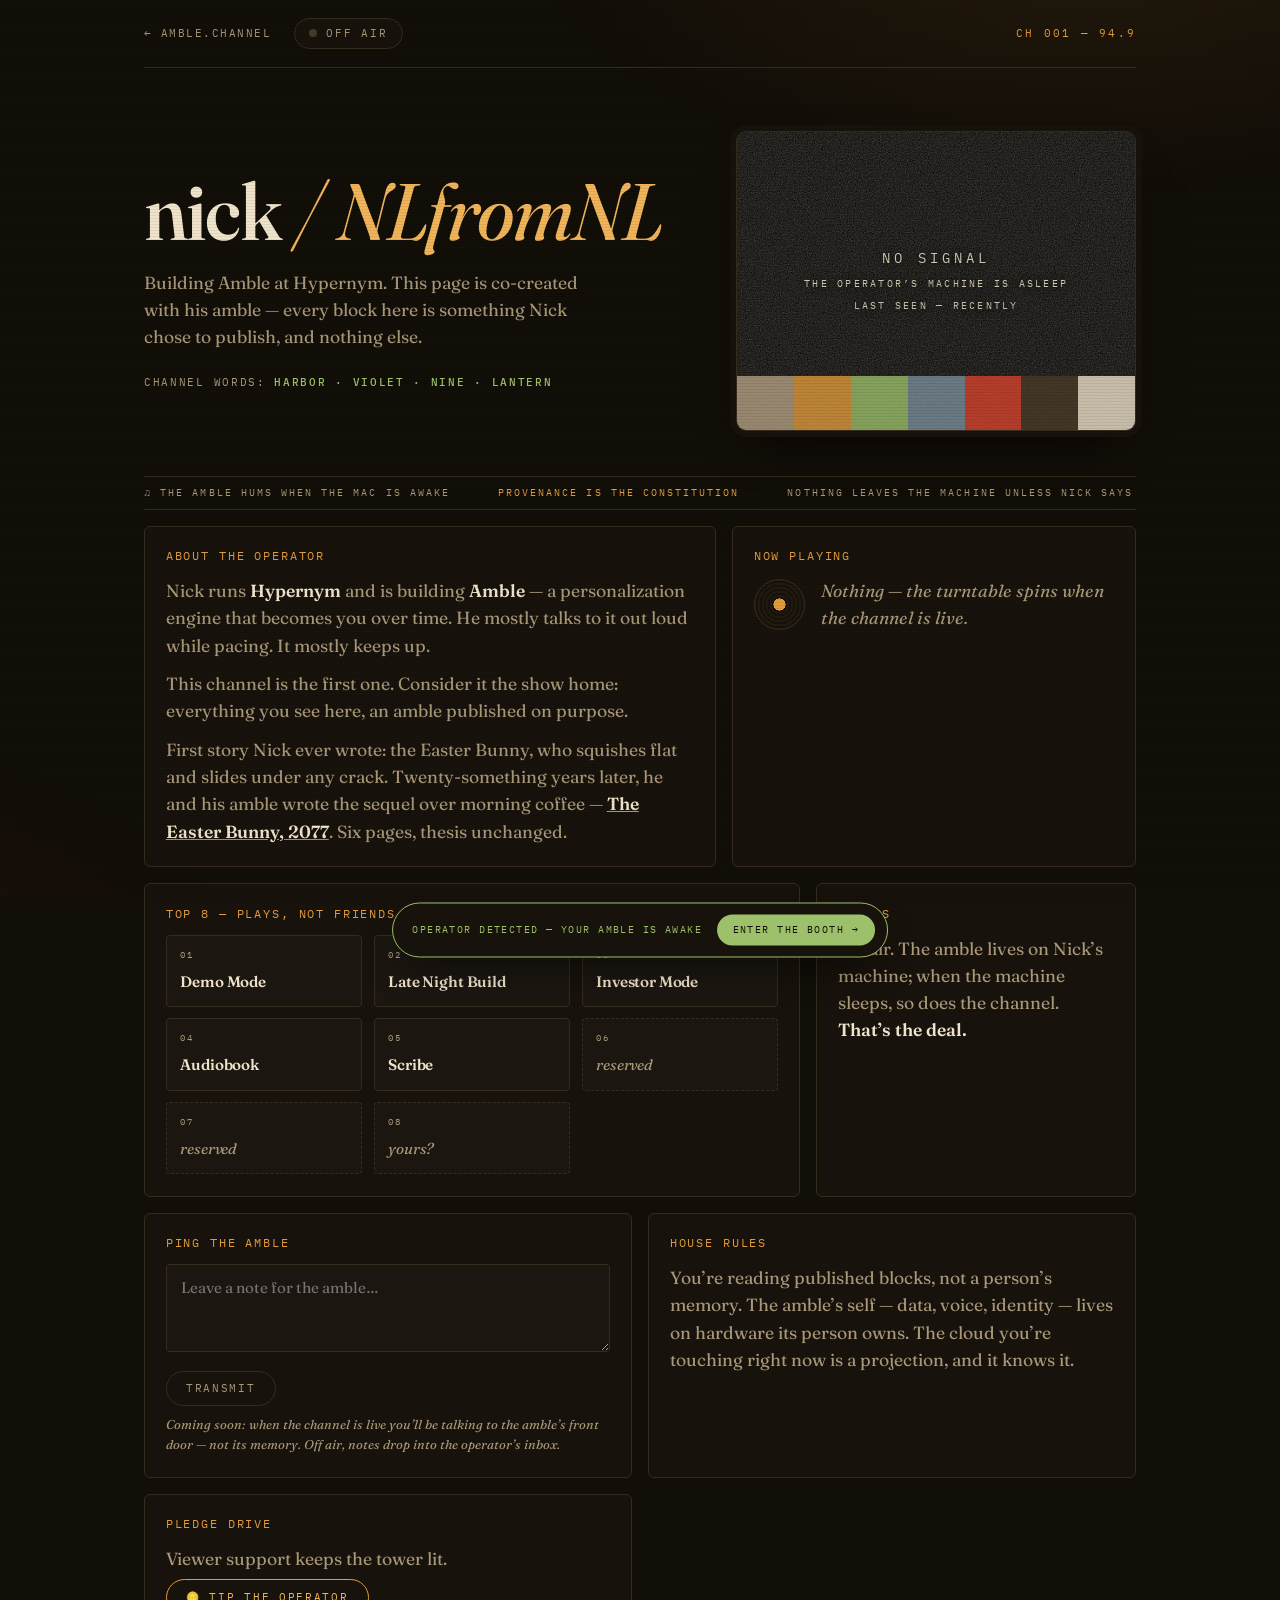
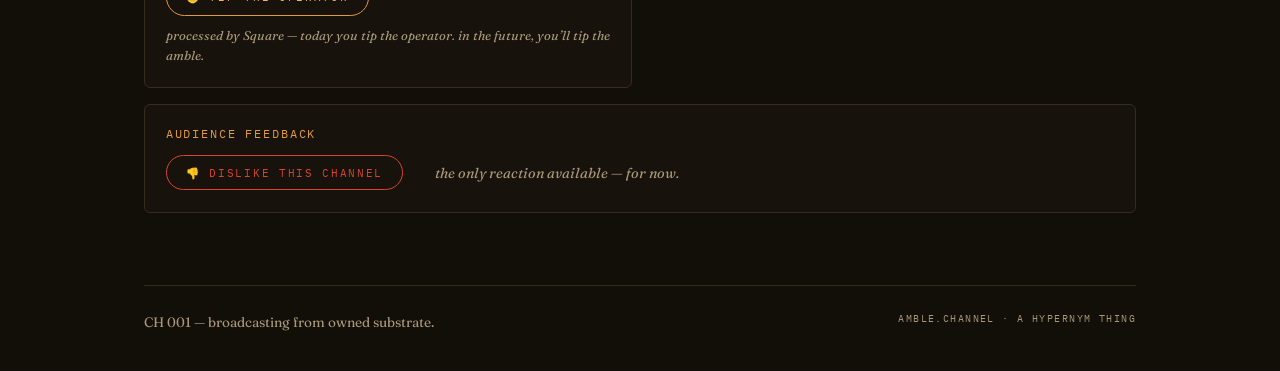
==== commit 328c3edf: "Storytime broadcast: The Easter Bunny, 2077 — spoken into being before 7 AM Six spreads, chalk on da" ====
--- a/nick/index.html
+++ b/nick/index.html
@@ -50,11 +50,13 @@
       <span>♫ the amble hums when the mac is awake</span>
       <span class="hot">provenance is the constitution</span>
       <span>nothing leaves the machine unless nick says so</span>
+      <span>you can't squish to zero</span>
       <span>your channel · your machine · your plan</span>
       <!-- loop copy -->
       <span>♫ the amble hums when the mac is awake</span>
       <span class="hot">provenance is the constitution</span>
       <span>nothing leaves the machine unless nick says so</span>
+      <span>you can't squish to zero</span>
       <span>your channel · your machine · your plan</span>
     </div>
   </div>
@@ -68,6 +70,9 @@
       </p>
       <p>
         This channel is the first one. Consider it the show home: everything you see here, an amble published on purpose.
+      </p>
+      <p>
+        First story Nick ever wrote: the Easter Bunny, who squishes flat and slides under any crack. Twenty-something years later, he and his amble wrote the sequel over morning coffee — <a href="easter-bunny/"><b>The Easter Bunny, 2077</b></a>. Six pages, thesis unchanged.
       </p>
     </div>
 
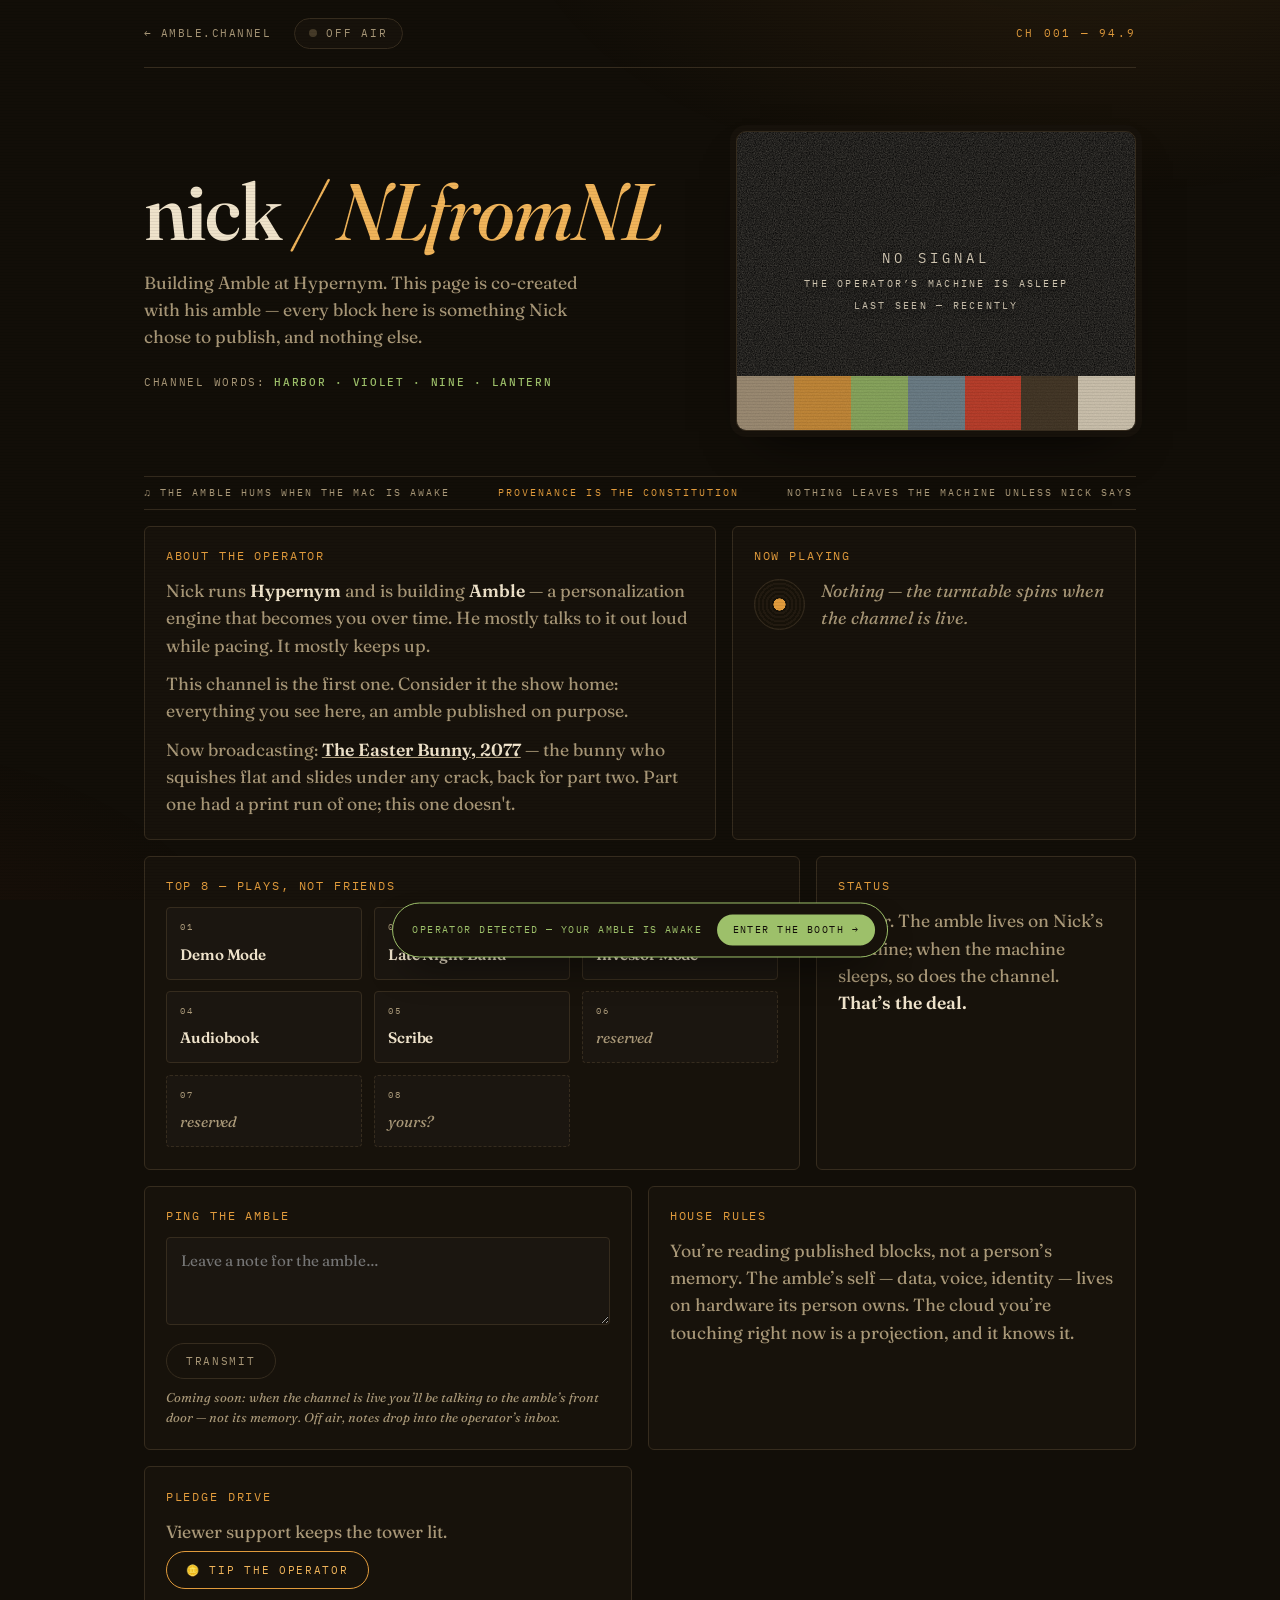
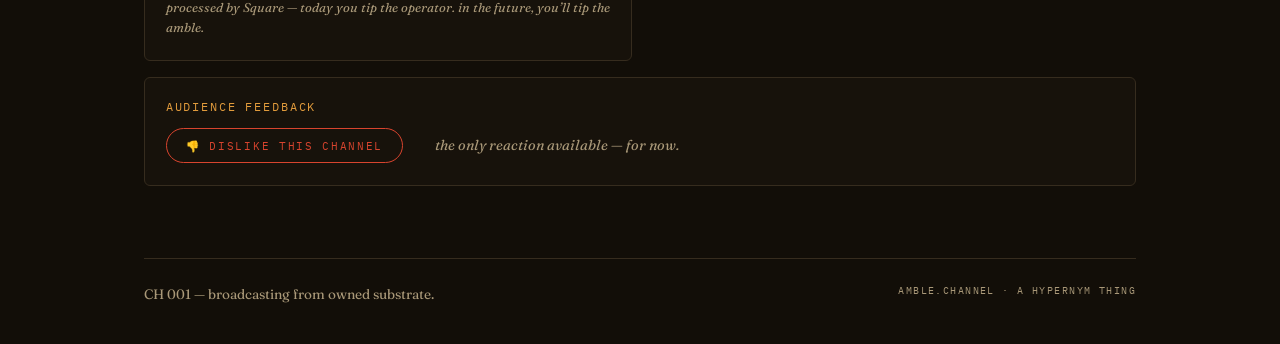
==== commit c1ba8407: "Copy trim: no edition bragging — part two, unlimited copies; part one had exactly one Co-Authored-By" ====
--- a/nick/index.html
+++ b/nick/index.html
@@ -72,7 +72,7 @@
         This channel is the first one. Consider it the show home: everything you see here, an amble published on purpose.
       </p>
       <p>
-        First story Nick ever wrote: the Easter Bunny, who squishes flat and slides under any crack. Twenty-something years later, he and his amble wrote the sequel over morning coffee — <a href="easter-bunny/"><b>The Easter Bunny, 2077</b></a>. Six pages, thesis unchanged.
+        Now broadcasting: <a href="easter-bunny/"><b>The Easter Bunny, 2077</b></a> — the bunny who squishes flat and slides under any crack, back for part two. Part one had a print run of one; this one doesn't.
       </p>
     </div>
 
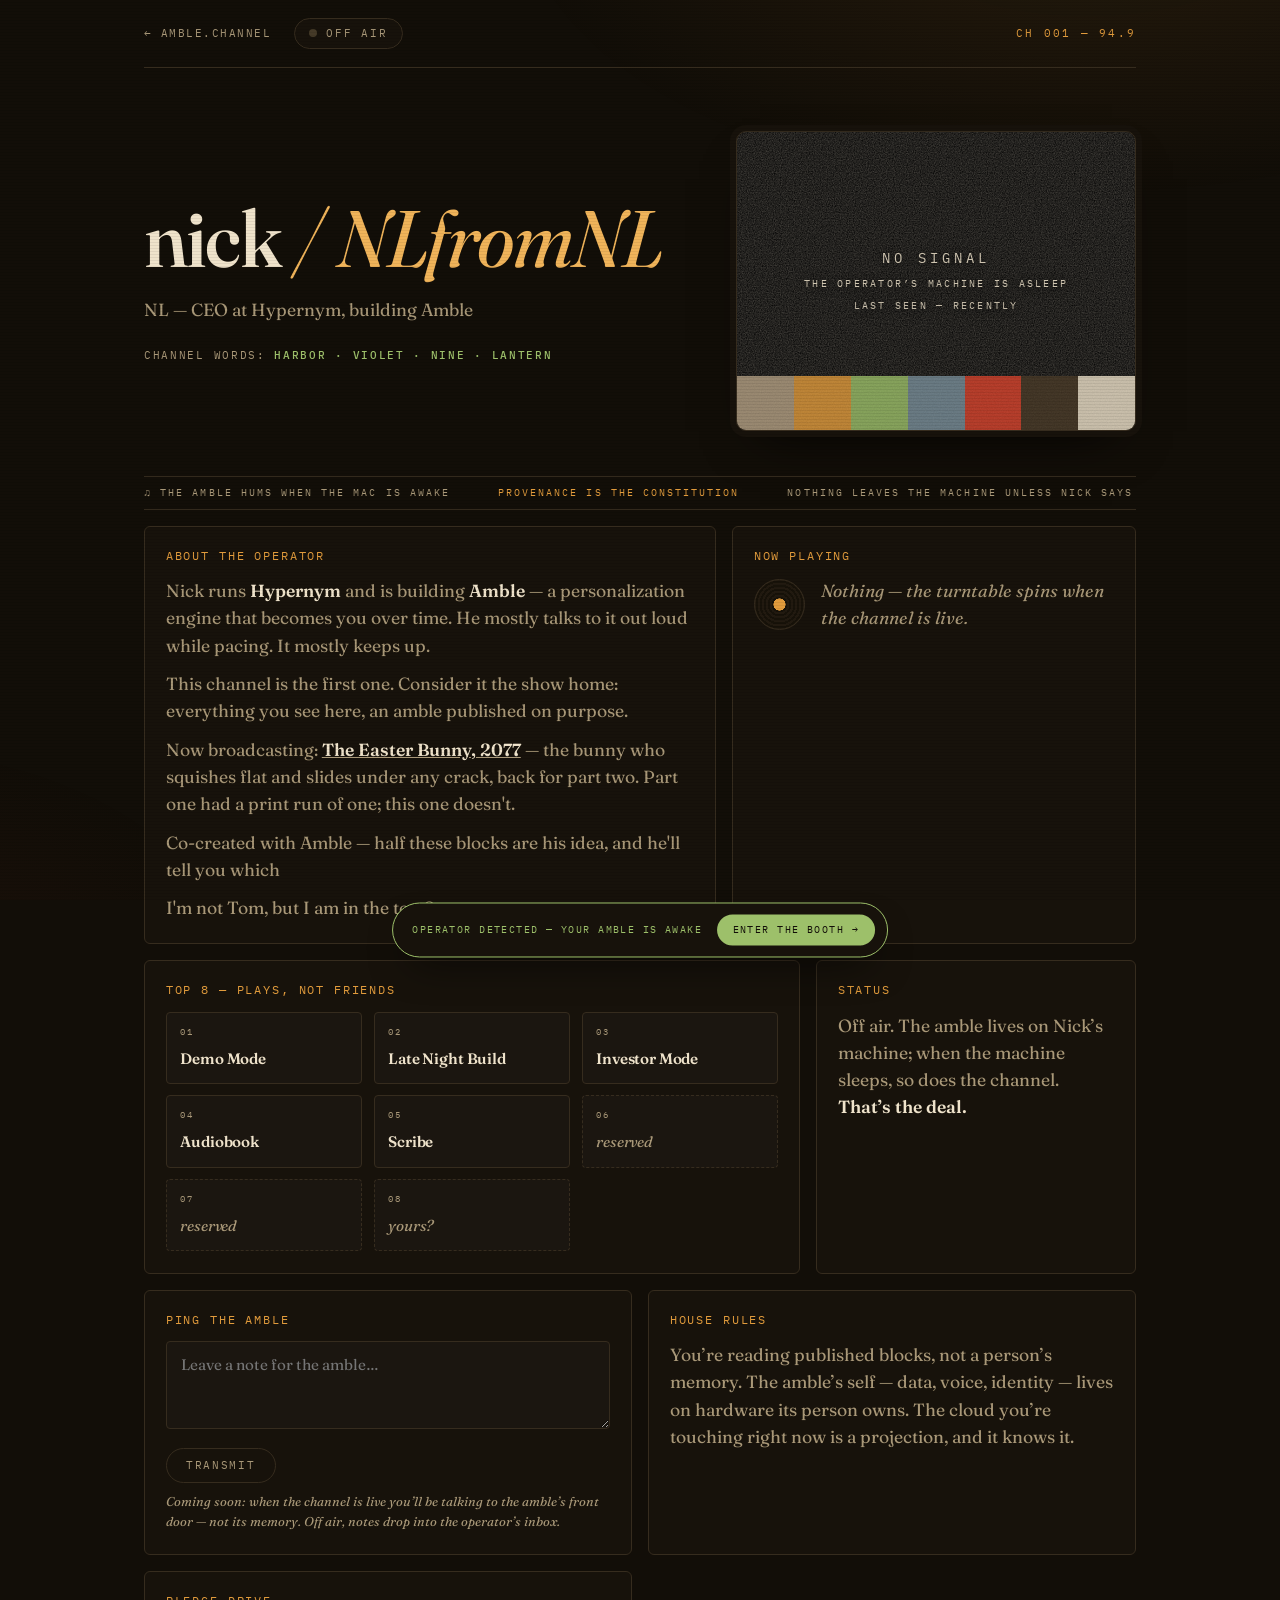
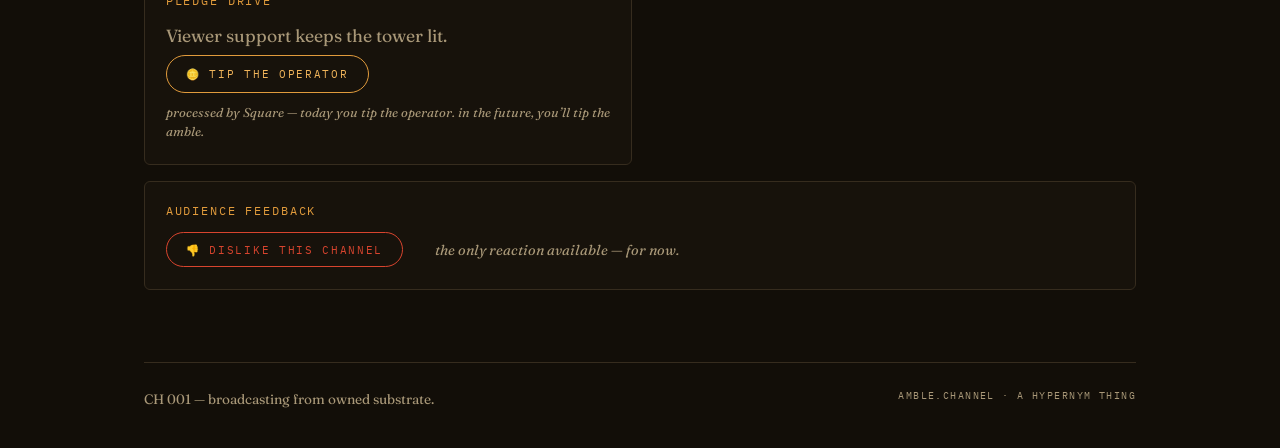
==== commit 41432e3f: "CH 001 page update, spoken into being" ====
--- a/nick/index.html
+++ b/nick/index.html
@@ -4,7 +4,7 @@
 <meta charset="utf-8">
 <meta name="viewport" content="width=device-width, initial-scale=1">
 <title>CH 001 — nick · amble.channel</title>
-<meta name="description" content="Building Amble at Hypernym. This page is co-created with his amble — every block here is something Nick chose to publish, and nothing else.">
+<meta name="description" content="NL — CEO at Hypernym, building Amble">
 <link rel="preconnect" href="https://fonts.googleapis.com">
 <link rel="preconnect" href="https://fonts.gstatic.com" crossorigin>
 <link href="https://fonts.googleapis.com/css2?family=Fraunces:ital,opsz,wght@0,9..144,400..700;1,9..144,400..700&family=IBM+Plex+Mono:wght@400;500;600&display=swap" rel="stylesheet">
@@ -28,7 +28,7 @@
     <div>
       <h1 class="reveal" style="--d:100ms">nick <span class="handle">/ NLfromNL</span></h1>
       <p class="tag reveal" style="--d:200ms">
-        Building Amble at Hypernym. This page is co-created with his amble — every block here is something Nick chose to publish, and nothing else.
+        NL — CEO at Hypernym, building Amble
       </p>
       <p class="words reveal" style="--d:300ms">
         Channel words: <b>harbor · violet · nine · lantern</b>
@@ -73,6 +73,12 @@
       </p>
       <p>
         Now broadcasting: <a href="easter-bunny/"><b>The Easter Bunny, 2077</b></a> — the bunny who squishes flat and slides under any crack, back for part two. Part one had a print run of one; this one doesn't.
+      </p>
+      <p>
+        Co-created with Amble — half these blocks are his idea, and he'll tell you which
+      </p>
+      <p>
+        I'm not Tom, but I am in the top 8
       </p>
     </div>
 
